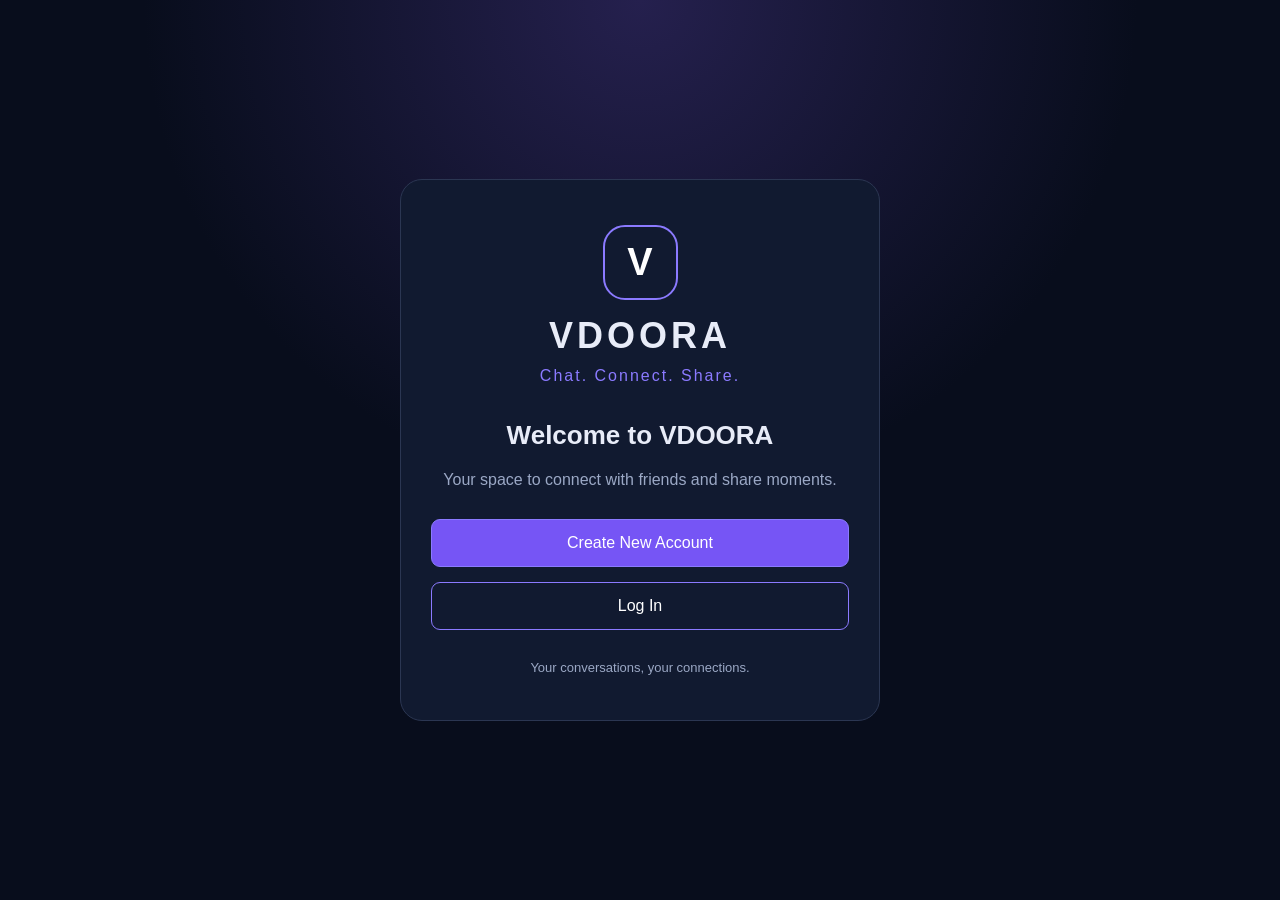
==== index.html @ d21733e4 "add index.html" ====
<!DOCTYPE html>
<html lang="en">
<head>
  <meta charset="UTF-8">
  <meta name="viewport" content="width=device-width, initial-scale=1.0">
  <title>Welcome to VDOORA</title>
  <link rel="stylesheet" href="style.css">
</head>
<body class="welcome-page">
  <main class="welcome-card">
    <div class="welcome-icon">V</div>
    <h1 class="welcome-logo">VDOORA</h1>
    <p class="welcome-tagline">Chat. Connect. Share.</p>

    <h2>Welcome to VDOORA</h2>
    <p>Your space to connect with friends and share moments.</p>

    <div class="welcome-buttons">
      <a class="primary-button" href="signup.html">Create New Account</a>
      <a class="secondary-button" href="login.html">Log In</a>
    </div>

    <p class="welcome-footer">Your conversations, your connections.</p>
  </main>
</body>
</html>
---- style.css ----
* {
  margin: 0;
  padding: 0;
  box-sizing: border-box;
}

:root {
  --background: #080d1c;
  --panel: #111a30;
  --panel-light: #192440;
  --purple: #8b7aff;
  --purple-dark: #7655f5;
  --white: #ffffff;
  --text: #e8ecf8;
  --muted: #9ba8c5;
  --border: #2b3652;
}

body {
  font-family: Arial, Helvetica, sans-serif;
  background: var(--background);
  color: var(--text);
}

a {
  color: var(--purple);
  text-decoration: none;
}

a:hover {
  color: var(--white);
}

button,
input {
  font: inherit;
}


.welcome-page {
  min-height: 100vh;
  display: flex;
  align-items: center;
  justify-content: center;
  padding: 25px;
  background:
    radial-gradient(circle at top, #25204e 0%, transparent 45%),
    var(--background);
}

.welcome-card {
  width: 100%;
  max-width: 480px;
  padding: 45px 30px;
  border: 1px solid var(--border);
  border-radius: 22px;
  background: var(--panel);
  text-align: center;
}

.welcome-icon {
  width: 75px;
  height: 75px;
  display: flex;
  align-items: center;
  justify-content: center;
  margin: 0 auto 15px;
  border: 2px solid var(--purple);
  border-radius: 22px;
  color: var(--white);
  font-size: 38px;
  font-weight: bold;
}

.welcome-logo {
  font-size: 36px;
  letter-spacing: 4px;
}

.welcome-tagline {
  color: var(--purple);
  margin: 10px 0 35px;
  letter-spacing: 2px;
}

.welcome-card h2 {
  font-size: 26px;
  margin-bottom: 15px;
}

.welcome-card > p:not(.welcome-tagline):not(.welcome-footer) {
  color: var(--muted);
  line-height: 1.7;
  margin-bottom: 25px;
}

.welcome-buttons {
  display: flex;
  flex-direction: column;
  gap: 15px;
  margin-top: 25px;
}

.primary-button,
.secondary-button {
  display: block;
  width: 100%;
  padding: 14px 18px;
  border: 1px solid var(--purple);
  border-radius: 9px;
  text-align: center;
  cursor: pointer;
  transition: 0.2s;
}

.primary-button {
  background: var(--purple-dark);
  color: var(--white);
}

.primary-button:hover {
  background: var(--purple);
  color: var(--white);
}

.secondary-button {
  background: transparent;
  color: var(--white);
}

.secondary-button:hover {
  background: var(--panel-light);
}

.welcome-footer {
  color: var(--muted);
  font-size: 13px;
  margin-top: 30px;
}


.auth-page {
  min-height: 100vh;
  display: flex;
  align-items: center;
  justify-content: center;
  padding: 25px;
  background:
    radial-gradient(circle at top, #25204e 0%, transparent 45%),
    var(--background);
}

.auth-card {
  width: 100%;
  max-width: 440px;
  padding: 35px;
  border: 1px solid var(--border);
  border-radius: 18px;
  background: var(--panel);
}

.back-link {
  display: inline-block;
  margin-bottom: 25px;
  font-size: 14px;
}

.auth-logo {
  text-align: center;
  font-size: 32px;
  letter-spacing: 3px;
  margin-bottom: 12px;
}

.auth-description {
  text-align: center;
  color: var(--muted);
  line-height: 1.6;
  margin-bottom: 25px;
}

.auth-card h2 {
  text-align: center;
  margin-bottom: 15px;
}

.auth-form {
  display: flex;
  flex-direction: column;
  gap: 12px;
}

.auth-form label {
  font-size: 14px;
  font-weight: bold;
  margin-top: 5px;
}

.auth-form input {
  width: 100%;
  padding: 13px;
  color: var(--white);
  background: var(--background);
  border: 1px solid var(--border);
  border-radius: 8px;
  outline: none;
}

.auth-form input:focus {
  border-color: var(--purple);
}

.auth-form input::placeholder {
  color: #7f8ba7;
}

.auth-form .primary-button {
  margin-top: 12px;
}

.auth-switch {
  text-align: center;
  color: var(--muted);
  font-size: 14px;
  line-height: 1.8;
  margin-top: 25px;
}

.forgot-row {
  text-align: right;
  font-size: 14px;
  margin: 3px 0;
}

/* =========================
   DASHBOARD TOP BAR
========================= */

.dashboard-page {
  min-height: 100vh;
}

.topbar {
  min-height: 70px;
  padding: 15px 25px;
  display: flex;
  align-items: center;
  justify-content: space-between;
  gap: 15px;
  background: var(--panel);
  border-bottom: 1px solid var(--border);
}

.brand {
  display: flex;
  align-items: center;
  gap: 12px;
  color: var(--white);
  font-size: 23px;
  font-weight: bold;
  letter-spacing: 2px;
}

.brand-icon {
  display: flex;
  width: 38px;
  height: 38px;
  align-items: center;
  justify-content: center;
  border: 1px solid var(--purple);
  border-radius: 10px;
  color: var(--purple);
}

.exit-link {
  font-size: 14px;
}

/* =========================
   DASHBOARD LAYOUT
========================= */

.dashboard {
  display: grid;
  grid-template-columns: 190px 260px minmax(250px, 1fr) 230px;
  gap: 12px;
  padding: 12px;
  min-height: calc(100vh - 70px);
}

.sidebar,
.chat-list,
.conversation,
.info-panel {
  min-width: 0;
  background: var(--panel);
  border: 1px solid var(--border);
  border-radius: 12px;
  padding: 18px;
}

.sidebar h2,
.chat-list h2,
.info-panel h2 {
  font-size: 18px;
  margin-bottom: 15px;
}

.side-nav {
  display: flex;
  flex-direction: column;
  gap: 8px;
  margin-top: 25px;
}

.side-nav a {
  padding: 12px 10px;
  border: 1px solid transparent;
  border-radius: 7px;
  color: var(--text);
}

.side-nav a:hover,
.side-nav a.active {
  background: var(--panel-light);
  border-color: var(--purple);
  color: var(--white);
}

.more-options {
  margin-top: 20px;
  color: var(--muted);
}

.more-options summary {
  cursor: pointer;
  padding: 10px 0;
}

.more-options a {
  display: block;
  padding: 9px;
}

.sidebar-footer {
  color: var(--muted);
  font-size: 12px;
  margin-top: 30px;
}

.muted {
  color: var(--muted);
  font-size: 13px;
}

.chat-list > .muted {
  margin-bottom: 18px;
}


.contact {
  display: flex;
  align-items: center;
  gap: 10px;
  padding: 12px 7px;
  margin-bottom: 7px;
  border: 1px solid transparent;
  border-radius: 8px;
  color: var(--text);
}

.contact:hover,
.active-contact {
  background: var(--panel-light);
  border-color: var(--border);
}

.avatar {
  flex-shrink: 0;
  display: flex;
  align-items: center;
  justify-content: center;
  width: 42px;
  height: 42px;
  border-radius: 50%;
  background: #34466e;
  color: var(--white);
  font-weight: bold;
}

.purple {
  background: #6748a8;
}

.green {
  background: #267b65;
}

.orange {
  background: #a96632;
}

.pink {
  background: #994b78;
}

.contact-info {
  min-width: 0;
  display: flex;
  flex-direction: column;
  gap: 6px;
}

.contact-info strong {
  font-size: 14px;
}

.contact-info small {
  overflow: hidden;
  white-space: nowrap;
  text-overflow: ellipsis;
  color: var(--muted);
  font-size: 12px;
}



.conversation {
  display: flex;
  flex-direction: column;
  min-height: 550px;
}

.conversation-header {
  display: flex;
  align-items: center;
  gap: 12px;
  padding-bottom: 18px;
  border-bottom: 1px solid var(--border);
}

.conversation-header h2 {
  font-size: 17px;
  margin-bottom: 5px;
}

.messages {
  flex: 1;
  display: flex;
  flex-direction: column;
  gap: 15px;
  padding: 25px 0;
}

.message {
  max-width: 82%;
  width: fit-content;
  padding: 12px 15px;
  border: 1px solid var(--border);
  border-radius: 12px;
  font-size: 14px;
  line-height: 1.5;
}

.received {
  align-self: flex-start;
  background: var(--panel-light);
}

.sent {
  align-self: flex-end;
  background: #493b8a;
  border-color: var(--purple-dark);
}

.message-form {
  display: flex;
  gap: 8px;
  padding-top: 15px;
  border-top: 1px solid var(--border);
}

.message-form input {
  min-width: 0;
  flex: 1;
  padding: 12px;
  color: var(--white);
  background: var(--background);
  border: 1px solid var(--border);
  border-radius: 8px;
}

.message-form button {
  padding: 12px 15px;
  background: var(--purple-dark);
  color: var(--white);
  border: 1px solid var(--purple);
  border-radius: 8px;
  cursor: pointer;
}

.demo-note {
  color: var(--muted);
  font-size: 11px;
  text-align: center;
  margin-top: 12px;
}


.info-panel section {
  padding-bottom: 22px;
  margin-bottom: 22px;
  border-bottom: 1px solid var(--border);
  scroll-margin-top: 20px;
}

.info-panel section:last-child {
  border-bottom: none;
  margin-bottom: 0;
}

.info-panel h3 {
  margin: 10px 0;
}

.info-panel p {
  color: var(--muted);
  font-size: 13px;
  line-height: 1.8;
}

.status-circle {
  width: 55px;
  height: 55px;
  display: flex;
  align-items: center;
  justify-content: center;
  margin: 12px 0;
  border: 2px solid var(--purple);
  border-radius: 50%;
  color: var(--purple);
  font-size: 28px;
}

.profile-avatar {
  width: 60px;
  height: 60px;
  display: flex;
  align-items: center;
  justify-content: center;
  border: 2px solid var(--purple);
  border-radius: 50%;
  color: var(--white);
  font-size: 25px;
}


@media (max-width: 1100px) {
  .dashboard {
    grid-template-columns: 170px 240px minmax(250px, 1fr);
  }

  .info-panel {
    grid-column: 1 / -1;
    display: grid;
    grid-template-columns: repeat(2, minmax(0, 1fr));
    gap: 20px;
  }

  .info-panel section {
    margin: 0;
  }
}

@media (max-width: 700px) {
  .welcome-card {
    padding: 35px 22px;
  }

  .welcome-logo {
    font-size: 29px;
  }

  .auth-card {
    padding: 25px 20px;
  }

  .topbar {
    padding: 13px;
  }

  .brand {
    font-size: 19px;
  }

  .dashboard {
    grid-template-columns: 1fr;
    padding: 8px;
  }

  .sidebar,
  .chat-list,
  .conversation,
  .info-panel {
    padding: 15px;
  }

  .side-nav {
    display: grid;
    grid-template-columns: repeat(2, minmax(0, 1fr));
    gap: 7px;
    margin-top: 15px;
  }

  .side-nav a {
    font-size: 13px;
  }

  .sidebar-footer {
    margin-top: 15px;
  }

  .conversation {
    min-height: 450px;
  }

  .info-panel {
    grid-template-columns: 1fr;
  }
}
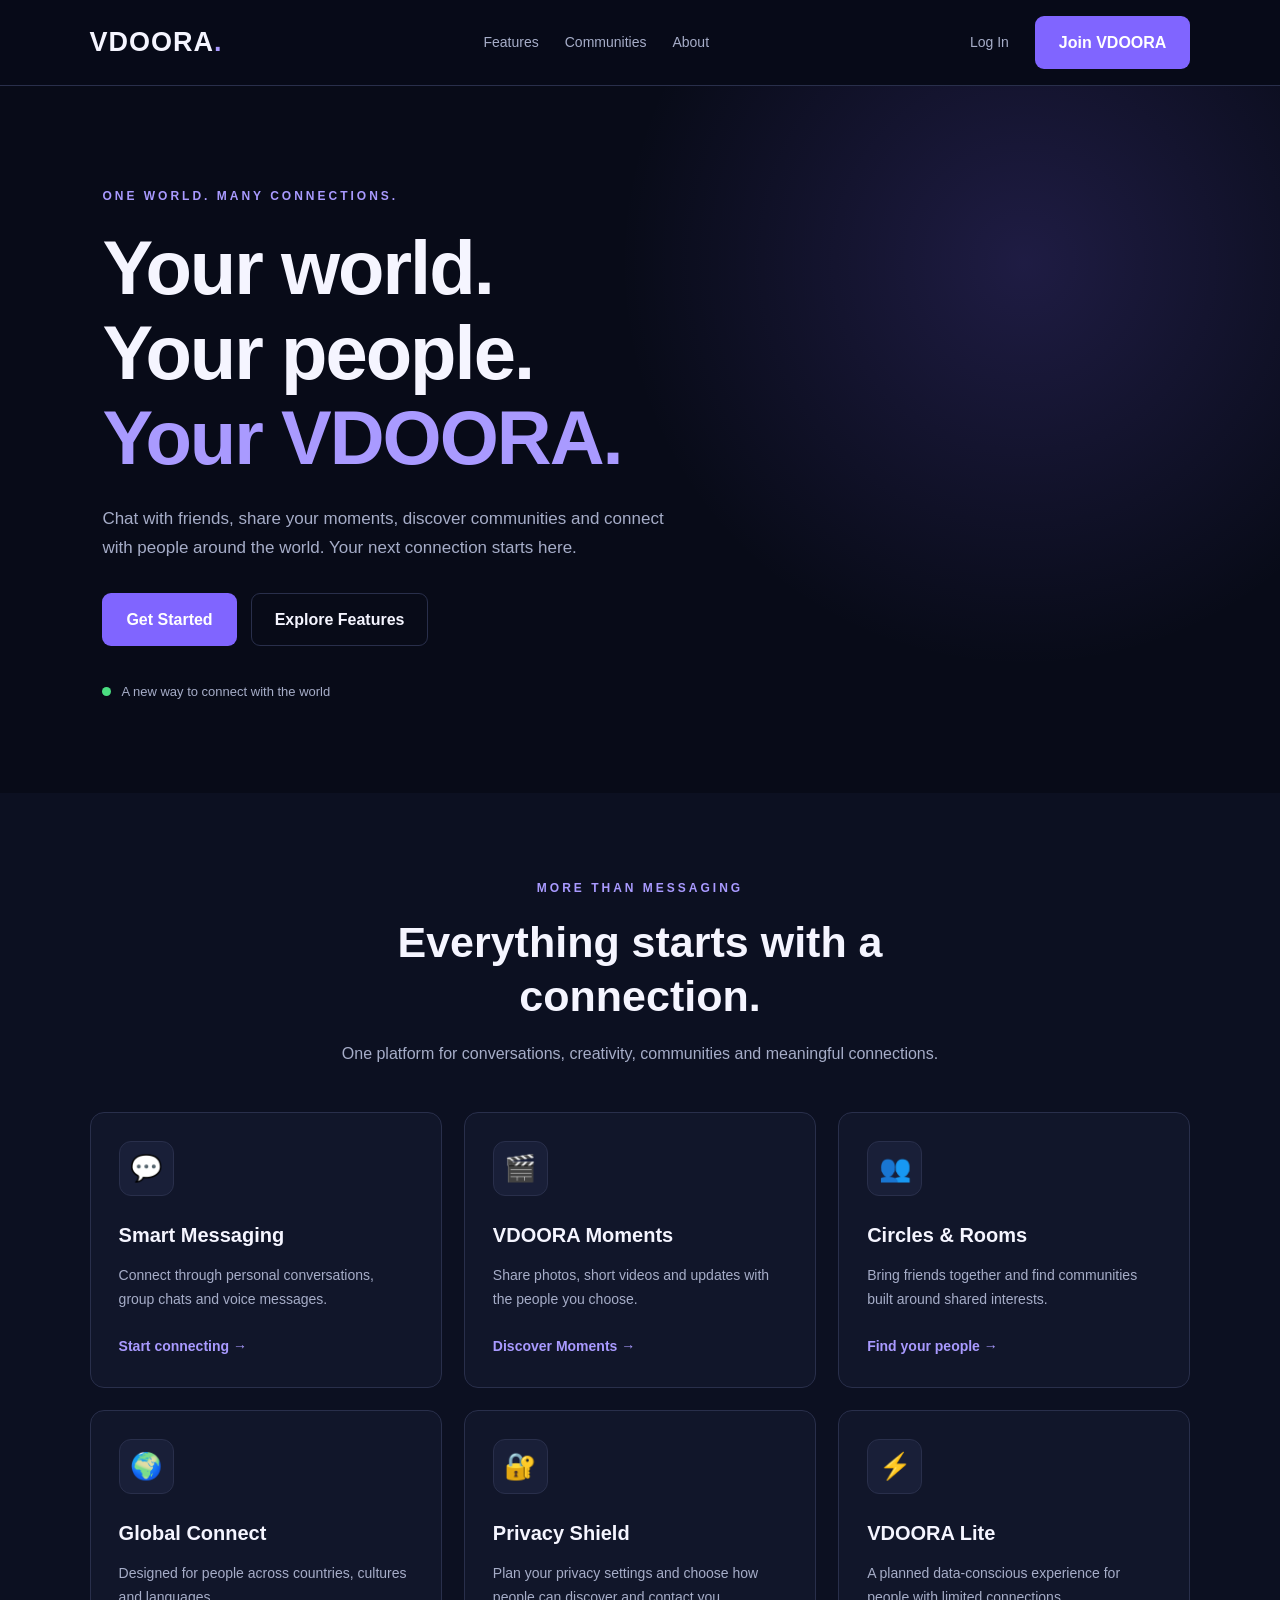
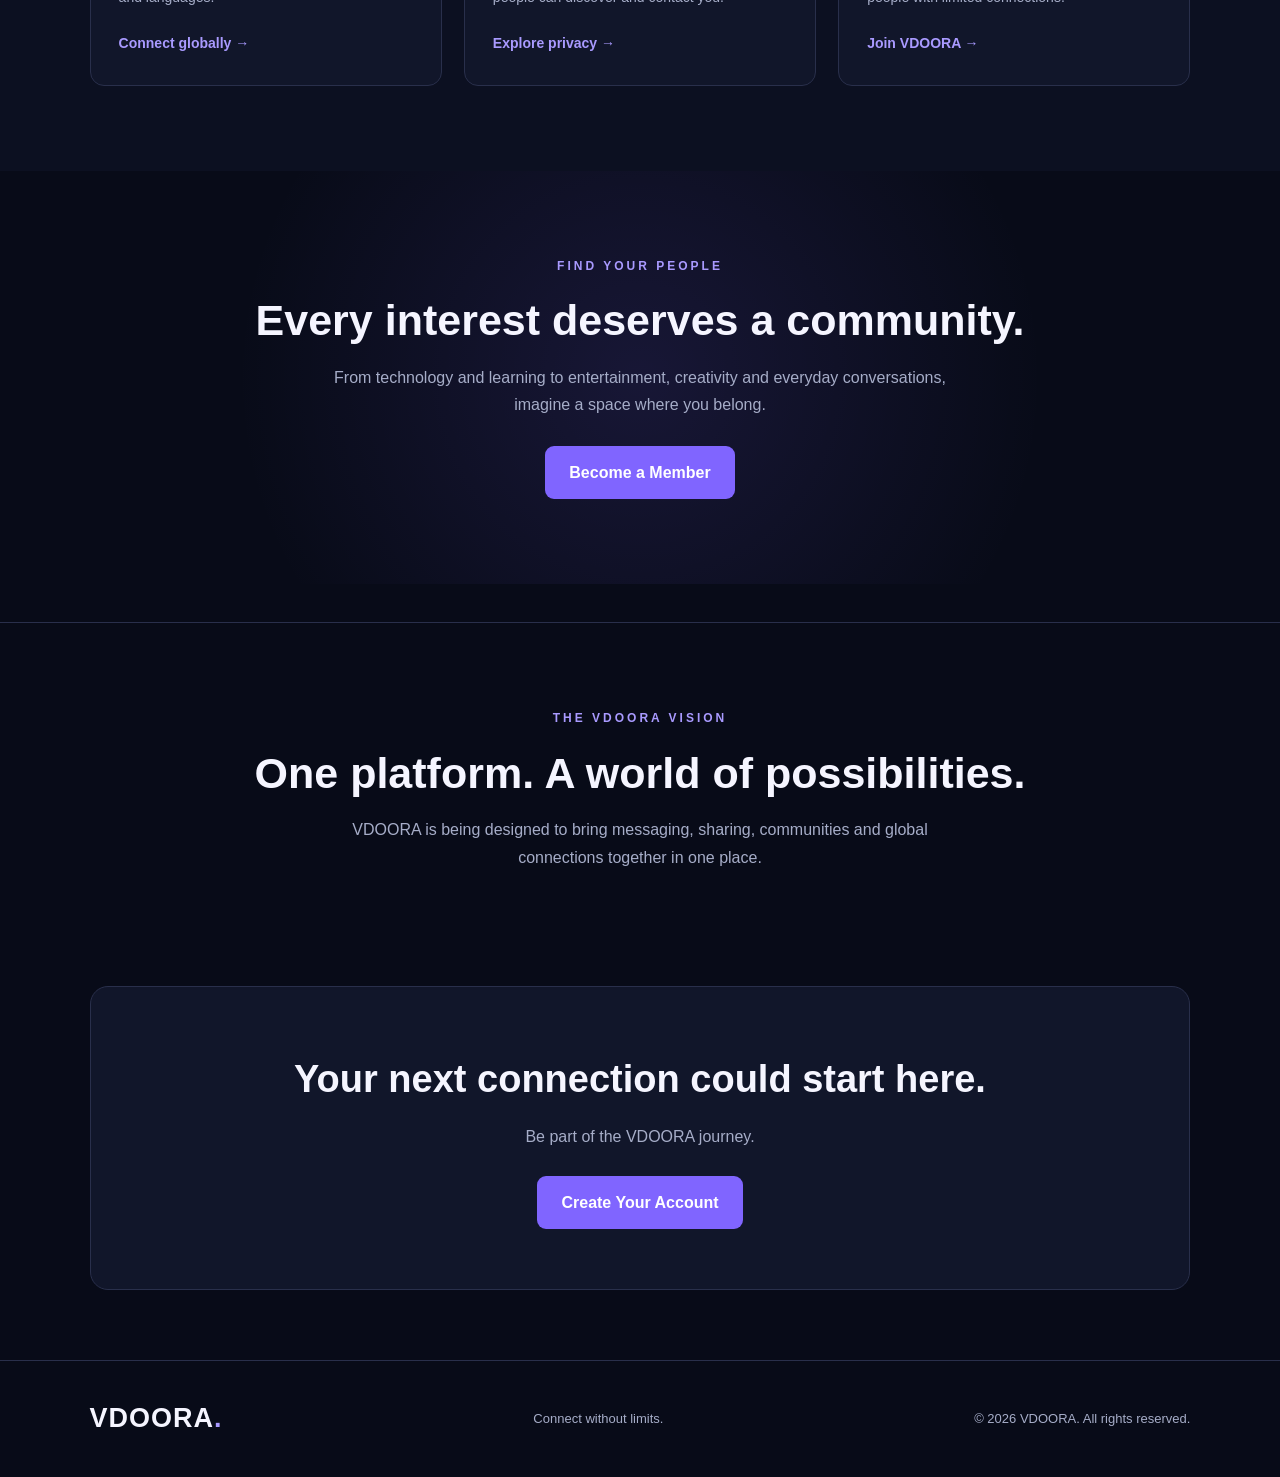
==== commit 3736a8dd: "add index.html" ====
--- a/index.html
+++ b/index.html
@@ -1,26 +1,172 @@
 <!DOCTYPE html>
 <html lang="en">
 <head>
-  <meta charset="UTF-8">
-  <meta name="viewport" content="width=device-width, initial-scale=1.0">
-  <title>Welcome to VDOORA</title>
-  <link rel="stylesheet" href="style.css">
+    <meta charset="UTF-8">
+    <meta name="viewport" content="width=device-width, initial-scale=1.0">
+    <meta name="description" content="VDOORA brings people together through messaging, moments and communities.">
+    <title>VDOORA | Connect Without Limits</title>
+    <link rel="stylesheet" href="style.css">
 </head>
-<body class="welcome-page">
-  <main class="welcome-card">
-    <div class="welcome-icon">V</div>
-    <h1 class="welcome-logo">VDOORA</h1>
-    <p class="welcome-tagline">Chat. Connect. Share.</p>
+<body>
 
-    <h2>Welcome to VDOORA</h2>
-    <p>Your space to connect with friends and share moments.</p>
+    <header class="site-header">
+        <a href="index.html" class="logo">VDOORA<span>.</span></a>
 
-    <div class="welcome-buttons">
-      <a class="primary-button" href="signup.html">Create New Account</a>
-      <a class="secondary-button" href="login.html">Log In</a>
-    </div>
+        <nav class="main-nav">
+            <a href="#features">Features</a>
+            <a href="#communities">Communities</a>
+            <a href="#about">About</a>
+        </nav>
 
-    <p class="welcome-footer">Your conversations, your connections.</p>
-  </main>
+        <div class="header-actions">
+            <a href="login.html" class="login-link">Log In</a>
+            <a href="signup.html" class="btn btn-primary">Join VDOORA</a>
+        </div>
+    </header>
+
+    <main>
+        <section class="hero">
+            <p class="eyebrow">ONE WORLD. MANY CONNECTIONS.</p>
+
+            <h1>Your world.<br>
+                Your people.<br>
+                <span>Your VDOORA.</span>
+            </h1>
+
+            <p class="hero-text">
+                Chat with friends, share your moments, discover
+                communities and connect with people around the world.
+                Your next connection starts here.
+            </p>
+
+            <div class="hero-actions">
+                <a href="signup.html" class="btn btn-primary">
+                    Get Started
+                </a>
+
+                <a href="#features" class="btn btn-outline">
+                    Explore Features
+                </a>
+            </div>
+
+            <div class="hero-note">
+                <span class="status-dot"></span>
+                A new way to connect with the world
+            </div>
+        </section>
+
+        <section class="features section" id="features">
+            <div class="section-heading">
+                <p class="eyebrow">MORE THAN MESSAGING</p>
+                <h2>Everything starts with a connection.</h2>
+                <p>
+                    One platform for conversations, creativity,
+                    communities and meaningful connections.
+                </p>
+            </div>
+
+            <div class="feature-grid">
+
+                <article class="feature-card">
+                    <div class="feature-icon">💬</div>
+                    <h3>Smart Messaging</h3>
+                    <p>
+                        Connect through personal conversations,
+                        group chats and voice messages.
+                    </p>
+                    <a href="signup.html">Start connecting →</a>
+                </article>
+
+                <article class="feature-card">
+                    <div class="feature-icon">🎬</div>
+                    <h3>VDOORA Moments</h3>
+                    <p>
+                        Share photos, short videos and updates
+                        with the people you choose.
+                    </p>
+                    <a href="signup.html">Discover Moments →</a>
+                </article>
+
+                <article class="feature-card">
+                    <div class="feature-icon">👥</div>
+                    <h3>Circles & Rooms</h3>
+                    <p>
+                        Bring friends together and find communities
+                        built around shared interests.
+                    </p>
+                    <a href="signup.html">Find your people →</a>
+                </article>
+
+                <article class="feature-card">
+                    <div class="feature-icon">🌍</div>
+                    <h3>Global Connect</h3>
+                    <p>
+                        Designed for people across countries,
+                        cultures and languages.
+                    </p>
+                    <a href="signup.html">Connect globally →</a>
+                </article>
+
+                <article class="feature-card">
+                    <div class="feature-icon">🔐</div>
+                    <h3>Privacy Shield</h3>
+                    <p>
+                        Plan your privacy settings and choose
+                        how people can discover and contact you.
+                    </p>
+                    <a href="signup.html">Explore privacy →</a>
+                </article>
+
+                <article class="feature-card">
+                    <div class="feature-icon">⚡</div>
+                    <h3>VDOORA Lite</h3>
+                    <p>
+                        A planned data-conscious experience
+                        for people with limited connections.
+                    </p>
+                    <a href="signup.html">Join VDOORA →</a>
+                </article>
+
+            </div>
+        </section>
+
+        <section class="community-section section" id="communities">
+            <p class="eyebrow">FIND YOUR PEOPLE</p>
+            <h2>Every interest deserves a community.</h2>
+            <p>
+                From technology and learning to entertainment,
+                creativity and everyday conversations,
+                imagine a space where you belong.
+            </p>
+            <a href="signup.html" class="btn btn-primary">
+                Become a Member
+            </a>
+        </section>
+
+        <section class="about-section section" id="about">
+            <p class="eyebrow">THE VDOORA VISION</p>
+            <h2>One platform. A world of possibilities.</h2>
+            <p>
+                VDOORA is being designed to bring messaging,
+                sharing, communities and global connections
+                together in one place.
+            </p>
+        </section>
+
+        <section class="final-cta">
+            <h2>Your next connection could start here.</h2>
+            <p>Be part of the VDOORA journey.</p>
+            <a href="signup.html" class="btn btn-primary">
+                Create Your Account
+            </a>
+        </section>
+    </main>
+
+    <footer class="site-footer">
+        <a href="index.html" class="logo">VDOORA<span>.</span></a>
+        <p>Connect without limits.</p>
+        <p>&copy; 2026 VDOORA. All rights reserved.</p>
+    </footer>
+<script src="script.js"></script>
 </body>
 </html>
--- a/style.css
+++ b/style.css
@@ -1,630 +1,2378 @@
+/* =========================
+   VDOORA - MAIN STYLESHEET
+   ========================= */
+
+:root {
+    --background: #080b18;
+    --surface: #11162a;
+    --surface-light: #191f38;
+    --primary: #8065ff;
+    --primary-light: #a99aff;
+    --text: #f5f5ff;
+    --muted: #a6adc8;
+    --border: #292f4b;
+    --success: #4ade80;
+}
+
 * {
-  margin: 0;
-  padding: 0;
-  box-sizing: border-box;
-}
-
-:root {
-  --background: #080d1c;
-  --panel: #111a30;
-  --panel-light: #192440;
-  --purple: #8b7aff;
-  --purple-dark: #7655f5;
-  --white: #ffffff;
-  --text: #e8ecf8;
-  --muted: #9ba8c5;
-  --border: #2b3652;
+    margin: 0;
+    padding: 0;
+    box-sizing: border-box;
+}
+
+html {
+    scroll-behavior: smooth;
+    scroll-padding-top: 90px;
 }
 
 body {
-  font-family: Arial, Helvetica, sans-serif;
-  background: var(--background);
-  color: var(--text);
+    font-family: Arial, Helvetica, sans-serif;
+    background: var(--background);
+    color: var(--text);
+    line-height: 1.7;
 }
 
 a {
-  color: var(--purple);
-  text-decoration: none;
-}
-
-a:hover {
-  color: var(--white);
+    color: inherit;
+    text-decoration: none;
 }
 
 button,
-input {
-  font: inherit;
-}
-
-
-.welcome-page {
-  min-height: 100vh;
-  display: flex;
-  align-items: center;
-  justify-content: center;
-  padding: 25px;
-  background:
-    radial-gradient(circle at top, #25204e 0%, transparent 45%),
-    var(--background);
-}
-
-.welcome-card {
-  width: 100%;
-  max-width: 480px;
-  padding: 45px 30px;
-  border: 1px solid var(--border);
-  border-radius: 22px;
-  background: var(--panel);
-  text-align: center;
-}
-
-.welcome-icon {
-  width: 75px;
-  height: 75px;
-  display: flex;
-  align-items: center;
-  justify-content: center;
-  margin: 0 auto 15px;
-  border: 2px solid var(--purple);
-  border-radius: 22px;
-  color: var(--white);
-  font-size: 38px;
-  font-weight: bold;
-}
-
-.welcome-logo {
-  font-size: 36px;
-  letter-spacing: 4px;
-}
-
-.welcome-tagline {
-  color: var(--purple);
-  margin: 10px 0 35px;
-  letter-spacing: 2px;
-}
-
-.welcome-card h2 {
-  font-size: 26px;
-  margin-bottom: 15px;
-}
-
-.welcome-card > p:not(.welcome-tagline):not(.welcome-footer) {
-  color: var(--muted);
-  line-height: 1.7;
-  margin-bottom: 25px;
-}
-
-.welcome-buttons {
-  display: flex;
-  flex-direction: column;
-  gap: 15px;
-  margin-top: 25px;
-}
-
-.primary-button,
-.secondary-button {
-  display: block;
-  width: 100%;
-  padding: 14px 18px;
-  border: 1px solid var(--purple);
-  border-radius: 9px;
-  text-align: center;
-  cursor: pointer;
-  transition: 0.2s;
-}
-
-.primary-button {
-  background: var(--purple-dark);
-  color: var(--white);
-}
-
-.primary-button:hover {
-  background: var(--purple);
-  color: var(--white);
-}
-
-.secondary-button {
-  background: transparent;
-  color: var(--white);
-}
-
-.secondary-button:hover {
-  background: var(--panel-light);
-}
-
-.welcome-footer {
-  color: var(--muted);
-  font-size: 13px;
-  margin-top: 30px;
-}
-
+input,
+select {
+    font: inherit;
+}
+
+.site-header {
+    width: 100%;
+    min-height: 78px;
+    padding: 16px 7%;
+    display: flex;
+    align-items: center;
+    justify-content: space-between;
+    gap: 24px;
+    background: rgba(8, 11, 24, 0.96);
+    border-bottom: 1px solid var(--border);
+}
+
+.logo {
+    font-size: 27px;
+    font-weight: 800;
+    letter-spacing: 1px;
+}
+
+.logo span {
+    color: var(--primary-light);
+}
+
+.main-nav,
+.header-actions {
+    display: flex;
+    align-items: center;
+    gap: 26px;
+}
+
+.main-nav a,
+.login-link {
+    color: var(--muted);
+    font-size: 14px;
+    transition: color 0.2s ease;
+}
+
+.main-nav a:hover,
+.login-link:hover {
+    color: var(--primary-light);
+}
+
+.btn {
+    display: inline-flex;
+    align-items: center;
+    justify-content: center;
+    padding: 12px 23px;
+    min-height: 46px;
+    border: 1px solid transparent;
+    border-radius: 9px;
+    font-weight: 700;
+    text-align: center;
+    transition: background 0.2s ease, border-color 0.2s ease;
+}
+
+.btn-primary {
+    background: var(--primary);
+    color: white;
+}
+
+.btn-primary:hover {
+    background: #6b50e8;
+}
+
+.btn-outline {
+    background: transparent;
+    color: var(--text);
+    border-color: var(--border);
+}
+
+.btn-outline:hover {
+    border-color: var(--primary-light);
+    background: var(--surface);
+}
+
+/* WELCOME HERO */
+
+.hero {
+    min-height: 590px;
+    padding: 100px 8% 90px;
+    display: flex;
+    flex-direction: column;
+    align-items: flex-start;
+    justify-content: center;
+    background:
+        radial-gradient(
+            circle at 80% 25%,
+            rgba(128, 101, 255, 0.19),
+            transparent 35%
+        ),
+        var(--background);
+}
+
+.eyebrow {
+    margin-bottom: 18px;
+    color: var(--primary-light);
+    font-size: 12px;
+    font-weight: 800;
+    letter-spacing: 3px;
+}
+
+.hero h1 {
+    max-width: 760px;
+    font-size: clamp(42px, 7vw, 76px);
+    line-height: 1.12;
+    letter-spacing: -2px;
+}
+
+.hero h1 span {
+    color: var(--primary-light);
+}
+
+.hero-text {
+    max-width: 580px;
+    margin-top: 25px;
+    color: var(--muted);
+    font-size: 17px;
+}
+
+.hero-actions {
+    display: flex;
+    flex-wrap: wrap;
+    gap: 14px;
+    margin-top: 30px;
+}
+
+.hero-note {
+    display: flex;
+    align-items: center;
+    gap: 10px;
+    margin-top: 35px;
+    color: var(--muted);
+    font-size: 13px;
+}
+
+.status-dot {
+    width: 9px;
+    height: 9px;
+    display: inline-block;
+    border-radius: 50%;
+    background: var(--success);
+}
+
+/* GENERAL SECTIONS */
+
+.section {
+    padding: 85px 7%;
+}
+
+.section-heading {
+    max-width: 700px;
+    margin: 0 auto 45px;
+    text-align: center;
+}
+
+.section-heading h2,
+.community-section h2,
+.about-section h2 {
+    margin-bottom: 16px;
+    font-size: clamp(28px, 4vw, 43px);
+    line-height: 1.25;
+}
+
+.section-heading > p:last-child,
+.community-section > p:not(.eyebrow),
+.about-section > p:not(.eyebrow) {
+    color: var(--muted);
+}
+
+/* FEATURE CARDS */
+
+.features {
+    background: #0c1021;
+}
+
+.feature-grid {
+    display: grid;
+    grid-template-columns: repeat(3, minmax(0, 1fr));
+    gap: 22px;
+}
+
+.feature-card {
+    padding: 28px;
+    background: var(--surface);
+    border: 1px solid var(--border);
+    border-radius: 14px;
+    transition: border-color 0.2s ease,
+                transform 0.2s ease;
+}
+
+.feature-card:hover {
+    border-color: var(--primary);
+    transform: translateY(-3px);
+}
+
+.feature-icon {
+    width: 55px;
+    height: 55px;
+    margin-bottom: 22px;
+    display: flex;
+    align-items: center;
+    justify-content: center;
+    background: var(--surface-light);
+    border: 1px solid var(--border);
+    border-radius: 12px;
+    font-size: 26px;
+}
+
+.feature-card h3 {
+    margin-bottom: 12px;
+    font-size: 20px;
+}
+
+.feature-card p {
+    margin-bottom: 20px;
+    color: var(--muted);
+    font-size: 14px;
+}
+
+.feature-card a {
+    color: var(--primary-light);
+    font-size: 14px;
+    font-weight: 700;
+}
+
+.feature-card a:hover {
+    color: white;
+}
+
+/* COMMUNITIES */
+
+.community-section {
+    text-align: center;
+    background:
+        radial-gradient(
+            circle at 50% 50%,
+            rgba(128, 101, 255, 0.13),
+            transparent 60%
+        );
+}
+
+.community-section > p:not(.eyebrow) {
+    max-width: 650px;
+    margin: 0 auto 28px;
+}
+
+/* ABOUT */
+
+.about-section {
+    text-align: center;
+    border-top: 1px solid var(--border);
+}
+
+.about-section > p:not(.eyebrow) {
+    max-width: 650px;
+    margin: 0 auto;
+}
+
+/* FINAL CALL TO ACTION */
+
+.final-cta {
+    margin: 30px 7% 70px;
+    padding: 60px 25px;
+    text-align: center;
+    background: var(--surface);
+    border: 1px solid var(--border);
+    border-radius: 18px;
+}
+
+.final-cta h2 {
+    margin-bottom: 12px;
+    font-size: clamp(25px, 4vw, 38px);
+}
+
+.final-cta p {
+    margin-bottom: 25px;
+    color: var(--muted);
+}
+
+/* FOOTER */
+
+.site-footer {
+    padding: 35px 7%;
+    display: flex;
+    flex-wrap: wrap;
+    align-items: center;
+    justify-content: space-between;
+    gap: 18px;
+    border-top: 1px solid var(--border);
+}
+
+.site-footer p {
+    color: var(--muted);
+    font-size: 13px;
+}
+
+/* RESPONSIVE DESIGN */
+
+@media (max-width: 900px) {
+    .site-header {
+        padding: 16px 5%;
+    }
+
+    .main-nav {
+        gap: 15px;
+    }
+
+    .feature-grid {
+        grid-template-columns: repeat(2, minmax(0, 1fr));
+    }
+
+    .hero {
+        padding-left: 6%;
+        padding-right: 6%;
+    }
+}
+
+@media (max-width: 600px) {
+    .site-header {
+        flex-wrap: wrap;
+        gap: 14px;
+    }
+
+    .logo {
+        font-size: 24px;
+    }
+
+    .main-nav {
+        order: 3;
+        width: 100%;
+        justify-content: space-between;
+        gap: 10px;
+    }
+
+    .main-nav a {
+        font-size: 12px;
+    }
+
+    .header-actions {
+        gap: 12px;
+    }
+
+    .header-actions .btn {
+        min-height: 40px;
+        padding: 9px 12px;
+        font-size: 12px;
+    }
+
+    .hero {
+        min-height: auto;
+        padding: 75px 6%;
+    }
+
+    .hero h1 {
+        letter-spacing: -1px;
+    }
+
+    .hero-text {
+        font-size: 15px;
+    }
+
+    .hero-actions {
+        width: 100%;
+    }
+
+    .hero-actions .btn {
+        flex: 1;
+        padding: 12px;
+    }
+
+    .section {
+        padding: 65px 6%;
+    }
+
+    .feature-grid {
+        grid-template-columns: 1fr;
+    }
+
+    .feature-card {
+        padding: 23px;
+    }
+
+    .final-cta {
+        margin: 20px 5% 45px;
+        padding: 40px 20px;
+    }
+
+    .site-footer {
+        flex-direction: column;
+        text-align: center;
+    }
+}
+/* =========================
+   VDOORA AUTHENTICATION PAGES
+   Signup, Login and Password Pages
+   ========================= */
 
 .auth-page {
-  min-height: 100vh;
-  display: flex;
-  align-items: center;
-  justify-content: center;
-  padding: 25px;
-  background:
-    radial-gradient(circle at top, #25204e 0%, transparent 45%),
-    var(--background);
+    min-height: 100vh;
+    background:
+        radial-gradient(
+            circle at 50% 20%,
+            rgba(128, 101, 255, 0.12),
+            transparent 45%
+        ),
+        var(--background);
+}
+
+.auth-container {
+    width: 100%;
+    padding: 55px 20px;
+    display: flex;
+    justify-content: center;
+    align-items: flex-start;
 }
 
 .auth-card {
-  width: 100%;
-  max-width: 440px;
-  padding: 35px;
-  border: 1px solid var(--border);
-  border-radius: 18px;
-  background: var(--panel);
-}
-
-.back-link {
-  display: inline-block;
-  margin-bottom: 25px;
-  font-size: 14px;
+    width: 100%;
+    max-width: 510px;
+    padding: 38px;
+    background: var(--surface);
+    border: 1px solid var(--border);
+    border-radius: 18px;
 }
 
 .auth-logo {
-  text-align: center;
-  font-size: 32px;
-  letter-spacing: 3px;
-  margin-bottom: 12px;
+    display: inline-block;
+    margin-bottom: 22px;
+}
+
+.auth-card .eyebrow {
+    margin-bottom: 10px;
+    font-size: 11px;
+}
+
+.auth-card h1 {
+    margin-bottom: 8px;
+    font-size: clamp(26px, 5vw, 34px);
+    line-height: 1.3;
 }
 
 .auth-description {
-  text-align: center;
-  color: var(--muted);
-  line-height: 1.6;
-  margin-bottom: 25px;
-}
-
-.auth-card h2 {
-  text-align: center;
-  margin-bottom: 15px;
-}
-
-.auth-form {
-  display: flex;
-  flex-direction: column;
-  gap: 12px;
-}
-
-.auth-form label {
-  font-size: 14px;
-  font-weight: bold;
-  margin-top: 5px;
-}
-
-.auth-form input {
-  width: 100%;
-  padding: 13px;
-  color: var(--white);
-  background: var(--background);
-  border: 1px solid var(--border);
-  border-radius: 8px;
-  outline: none;
-}
-
-.auth-form input:focus {
-  border-color: var(--purple);
-}
-
-.auth-form input::placeholder {
-  color: #7f8ba7;
-}
-
-.auth-form .primary-button {
-  margin-top: 12px;
+    margin-bottom: 28px;
+    color: var(--muted);
+    font-size: 14px;
+}
+
+.form-group {
+    margin-bottom: 19px;
+}
+
+.form-group label {
+    display: block;
+    margin-bottom: 8px;
+    color: var(--text);
+    font-size: 14px;
+    font-weight: 700;
+}
+
+.form-group input,
+.form-group select {
+    width: 100%;
+    min-height: 48px;
+    padding: 12px 14px;
+    color: var(--text);
+    background: var(--background);
+    border: 1px solid var(--border);
+    border-radius: 8px;
+    outline: none;
+}
+
+.form-group select {
+    cursor: pointer;
+}
+
+.form-group select option {
+    color: var(--text);
+    background: var(--surface);
+}
+
+.form-group input::placeholder {
+    color: #777f9f;
+}
+
+.form-group input:focus,
+.form-group select:focus {
+    border-color: var(--primary-light);
+}
+
+.form-group small {
+    display: block;
+    margin-top: 7px;
+    color: var(--muted);
+    font-size: 12px;
+}
+
+.checkbox-row {
+    display: flex;
+    align-items: flex-start;
+    gap: 10px;
+    margin: 17px 0;
+    color: var(--muted);
+    font-size: 13px;
+    cursor: pointer;
+}
+
+.checkbox-row input {
+    width: 16px;
+    height: 16px;
+    margin-top: 4px;
+    accent-color: var(--primary);
+    flex-shrink: 0;
+}
+
+.form-submit {
+    width: 100%;
+    margin-top: 12px;
+    border: none;
+    cursor: pointer;
 }
 
 .auth-switch {
-  text-align: center;
-  color: var(--muted);
-  font-size: 14px;
-  line-height: 1.8;
-  margin-top: 25px;
-}
-
-.forgot-row {
-  text-align: right;
-  font-size: 14px;
-  margin: 3px 0;
-}
-
+    margin-top: 25px;
+    color: var(--muted);
+    font-size: 14px;
+    text-align: center;
+}
+
+.auth-switch a {
+    color: var(--primary-light);
+    font-weight: 700;
+}
+
+.auth-switch a:hover {
+    color: white;
+}
+
+.auth-footer {
+    padding: 20px;
+    color: var(--muted);
+    font-size: 12px;
+    text-align: center;
+}
+
+/* LOGIN AND PASSWORD FORMS */
+
+.auth-card .forgot-link {
+    display: block;
+    margin-top: 8px;
+    color: var(--primary-light);
+    font-size: 13px;
+    text-align: right;
+}
+
+.auth-card .forgot-link:hover {
+    color: white;
+}
+
+/* MOBILE AUTHENTICATION DESIGN */
+
+@media (max-width: 600px) {
+    .auth-container {
+        padding: 28px 14px;
+    }
+
+    .auth-card {
+        padding: 25px 20px;
+        border-radius: 13px;
+    }
+
+    .auth-card h1 {
+        font-size: 27px;
+    }
+
+    .auth-page .site-header {
+        min-height: 65px;
+        padding: 14px 20px;
+    }
+}
+/* =================================
+   VDOORA DASHBOARD
+   ================================= */
+
+.dashboard-page {
+    min-height: 100vh;
+    overflow-x: hidden;
+    background: var(--background);
+}
+
+/* TOP HEADER */
+
+.dashboard-header {
+    min-height: 75px;
+    padding: 12px 25px;
+    display: flex;
+    align-items: center;
+    justify-content: space-between;
+    gap: 22px;
+    background: var(--surface);
+    border-bottom: 1px solid var(--border);
+}
+
+.dashboard-search {
+    width: min(400px, 40%);
+}
+
+.dashboard-search input,
+.chat-search input {
+    width: 100%;
+    min-height: 42px;
+    padding: 10px 14px;
+    color: var(--text);
+    background: var(--background);
+    border: 1px solid var(--border);
+    border-radius: 9px;
+    outline: none;
+}
+
+.dashboard-search input:focus,
+.chat-search input:focus {
+    border-color: var(--primary-light);
+}
+
+.dashboard-search input::placeholder,
+.chat-search input::placeholder {
+    color: var(--muted);
+}
+
+.profile-shortcut {
+    display: flex;
+    align-items: center;
+    gap: 10px;
+    color: var(--muted);
+    font-size: 13px;
+}
+
+/* AVATARS */
+
+.avatar {
+    width: 45px;
+    height: 45px;
+    flex-shrink: 0;
+    display: inline-flex;
+    align-items: center;
+    justify-content: center;
+    color: white;
+    font-size: 17px;
+    font-weight: 800;
+    border-radius: 50%;
+}
+
+.avatar-purple {
+    background: #7056df;
+}
+
+.avatar-pink {
+    background: #bd518b;
+}
+
+.avatar-green {
+    background: #278a72;
+}
+
+.avatar-blue {
+    background: #397ac4;
+}
+
+.small-avatar {
+    width: 31px;
+    height: 31px;
+    font-size: 12px;
+}
+
+.large-avatar {
+    width: 78px;
+    height: 78px;
+    font-size: 28px;
+    border: 3px solid var(--border);
+}
+
+/* MAIN LAYOUT */
+
+.dashboard-layout {
+    min-height: calc(100vh - 75px);
+    display: grid;
+    grid-template-columns: 220px minmax(0, 1fr);
+}
+
+/* SIDEBAR */
+
+.sidebar {
+    padding: 28px 14px;
+    display: flex;
+    flex-direction: column;
+    background: #0b0f20;
+    border-right: 1px solid var(--border);
+}
+
+.sidebar-label {
+    margin: 0 10px 15px;
+    color: #777f9f;
+    font-size: 10px;
+    font-weight: 800;
+    letter-spacing: 2px;
+}
+
+.sidebar-nav {
+    display: flex;
+    flex-direction: column;
+    gap: 7px;
+}
+
+.sidebar-link {
+    min-height: 45px;
+    padding: 11px 12px;
+    display: flex;
+    align-items: center;
+    gap: 11px;
+    color: var(--muted);
+    font-size: 13px;
+    border: 1px solid transparent;
+    border-radius: 8px;
+}
+
+.sidebar-link span {
+    font-size: 17px;
+}
+
+.sidebar-link:hover {
+    color: var(--text);
+    background: var(--surface);
+}
+
+.sidebar-link.active {
+    color: white;
+    background: rgba(128, 101, 255, 0.15);
+    border-color: rgba(128, 101, 255, 0.35);
+}
+
+.sidebar-bottom {
+    margin-top: auto;
+    padding-top: 35px;
+}
+
+/* WORKSPACE */
+
+.chat-workspace {
+    min-width: 0;
+    min-height: 650px;
+    display: grid;
+    grid-template-columns: 270px minmax(280px, 1fr) 230px;
+}
+
+/* CHAT LIST */
+
+.chat-list-panel {
+    min-width: 0;
+    padding: 22px 14px;
+    background: #0d1123;
+    border-right: 1px solid var(--border);
+}
+
+.panel-heading {
+    margin-bottom: 23px;
+    display: flex;
+    align-items: center;
+    justify-content: space-between;
+    gap: 10px;
+}
+
+.panel-heading .eyebrow {
+    margin-bottom: 5px;
+    font-size: 9px;
+    letter-spacing: 1.5px;
+}
+
+.panel-heading h1 {
+    font-size: 25px;
+}
+
+.count-badge {
+    width: 28px;
+    height: 28px;
+    display: inline-flex;
+    align-items: center;
+    justify-content: center;
+    color: white;
+    background: var(--primary);
+    border-radius: 50%;
+    font-size: 12px;
+    font-weight: 700;
+}
+
+.chat-filter {
+    margin-bottom: 17px;
+    display: flex;
+    gap: 7px;
+}
+
+.chat-filter a {
+    padding: 6px 11px;
+    color: var(--muted);
+    background: var(--surface);
+    border: 1px solid var(--border);
+    border-radius: 7px;
+    font-size: 11px;
+}
+
+.chat-filter a:hover,
+.chat-filter a.filter-active {
+    color: white;
+    background: #29204d;
+    border-color: var(--primary);
+}
+
+.chat-search {
+    margin-bottom: 15px;
+}
+
+.chat-search input {
+    min-height: 39px;
+    font-size: 12px;
+}
+
+.conversation-list {
+    display: flex;
+    flex-direction: column;
+    gap: 5px;
+}
+
+.conversation-item {
+    min-width: 0;
+    padding: 12px 8px;
+    display: flex;
+    align-items: center;
+    gap: 10px;
+    border: 1px solid transparent;
+    border-radius: 9px;
+}
+
+.conversation-item:hover {
+    background: var(--surface);
+}
+
+.conversation-item.selected {
+    background: #1b1a38;
+    border-color: #39305f;
+}
+
+.conversation-details {
+    min-width: 0;
+    flex: 1;
+    display: flex;
+    flex-direction: column;
+    gap: 3px;
+}
+
+.conversation-details strong {
+    overflow: hidden;
+    color: var(--text);
+    font-size: 12px;
+    text-overflow: ellipsis;
+    white-space: nowrap;
+}
+
+.conversation-details > span {
+    overflow: hidden;
+    color: var(--muted);
+    font-size: 10px;
+    text-overflow: ellipsis;
+    white-space: nowrap;
+}
+
+.conversation-meta {
+    display: flex;
+    flex-direction: column;
+    align-items: flex-end;
+    gap: 7px;
+}
+
+.conversation-meta small {
+    color: var(--muted);
+    font-size: 9px;
+}
+
+.unread-dot {
+    width: 7px;
+    height: 7px;
+    background: var(--primary-light);
+    border-radius: 50%;
+}
+
+.demo-note {
+    margin-top: 25px;
+    color: #777f9f;
+    font-size: 10px;
+    text-align: center;
+}
+
+/* CONVERSATION PANEL */
+
+.conversation-panel {
+    min-width: 0;
+    display: flex;
+    flex-direction: column;
+    background:
+        radial-gradient(
+            circle at 50% 45%,
+            rgba(128, 101, 255, 0.06),
+            transparent 55%
+        ),
+        var(--background);
+}
+
+.conversation-header {
+    min-height: 78px;
+    padding: 15px 20px;
+    display: flex;
+    align-items: center;
+    gap: 12px;
+    border-bottom: 1px solid var(--border);
+}
+
+.person-heading {
+    min-width: 0;
+    flex: 1;
+}
+
+.person-heading h2 {
+    font-size: 14px;
+}
+
+.person-heading p {
+    margin-top: 4px;
+    color: var(--muted);
+    font-size: 10px;
+}
+
+.person-heading .status-dot {
+    width: 7px;
+    height: 7px;
+    margin-right: 4px;
+}
+
+.conversation-actions {
+    color: var(--muted);
+    font-size: 25px;
+}
+
+.message-area {
+    min-height: 430px;
+    flex: 1;
+    padding: 22px 18px;
+    display: flex;
+    flex-direction: column;
+    gap: 19px;
+}
+
+.date-divider {
+    display: flex;
+    align-items: center;
+    justify-content: center;
+}
+
+.date-divider span {
+    padding: 5px 13px;
+    color: var(--muted);
+    background: var(--surface);
+    border: 1px solid var(--border);
+    border-radius: 20px;
+    font-size: 10px;
+}
+
+.message-row {
+    display: flex;
+    align-items: flex-end;
+    gap: 8px;
+}
+
+.message-row.sent {
+    justify-content: flex-end;
+}
+
+.message-content {
+    max-width: 82%;
+    padding: 11px 13px;
+    border: 1px solid var(--border);
+    border-radius: 12px;
+}
+
+.message-row.received .message-content {
+    background: var(--surface);
+    border-bottom-left-radius: 3px;
+}
+
+.message-row.sent .message-content {
+    background: #34265f;
+    border-color: #594394;
+    border-bottom-right-radius: 3px;
+}
+
+.message-content p {
+    font-size: 12px;
+    overflow-wrap: anywhere;
+}
+
+.message-content small {
+    display: block;
+    margin-top: 5px;
+    color: #b9b6d7;
+    font-size: 9px;
+    text-align: right;
+}
+
+.message-placeholder {
+    margin: auto 0 0;
+    padding: 20px 10px;
+    color: var(--muted);
+    text-align: center;
+}
+
+.message-placeholder > span {
+    color: var(--primary-light);
+    font-size: 24px;
+}
+
+.message-placeholder p {
+    margin-top: 5px;
+    font-size: 12px;
+}
+
+.message-placeholder small {
+    font-size: 10px;
+}
+
+.message-composer {
+    padding: 14px;
+    display: flex;
+    align-items: center;
+    gap: 10px;
+    border-top: 1px solid var(--border);
+}
+
+.message-composer input {
+    min-width: 0;
+    flex: 1;
+    min-height: 43px;
+    padding: 10px 13px;
+    color: var(--text);
+    background: var(--surface);
+    border: 1px solid var(--border);
+    border-radius: 9px;
+}
+
+.message-composer input::placeholder {
+    color: var(--muted);
+}
+
+.composer-icon,
+.send-button {
+    width: 40px;
+    height: 40px;
+    flex-shrink: 0;
+    color: white;
+    background: var(--surface-light);
+    border: 1px solid var(--border);
+    border-radius: 9px;
+}
+
+.send-button {
+    background: var(--primary);
+}
+
+.send-button:disabled,
+.message-composer input:disabled {
+    opacity: 0.6;
+    cursor: not-allowed;
+}
+
+/* RIGHT INFORMATION PANEL */
+
+.info-panel {
+    min-width: 0;
+    padding: 25px 14px;
+    background: #0d1123;
+    border-left: 1px solid var(--border);
+}
+
+.profile-preview {
+    display: flex;
+    flex-direction: column;
+    align-items: center;
+    text-align: center;
+}
+
+.profile-preview h2 {
+    margin-top: 13px;
+    font-size: 13px;
+}
+
+.profile-preview p {
+    margin-top: 5px;
+    color: var(--muted);
+    font-size: 11px;
+}
+
+.info-divider {
+    height: 1px;
+    margin: 25px 0;
+    background: var(--border);
+}
+
+.info-panel > h3 {
+    margin-bottom: 15px;
+    font-size: 13px;
+}
+
+.explore-item {
+    padding: 12px 5px;
+    display: flex;
+    align-items: flex-start;
+    gap: 10px;
+    border-bottom: 1px solid var(--border);
+}
+
+.explore-item:hover {
+    background: var(--surface);
+}
+
+.explore-icon {
+    font-size: 19px;
+}
+
+.explore-item > span:last-child {
+    min-width: 0;
+    display: flex;
+    flex-direction: column;
+    gap: 4px;
+}
+
+.explore-item strong {
+    font-size: 11px;
+}
+
+.explore-item small {
+    color: var(--muted);
+    font-size: 10px;
+    line-height: 1.5;
+}
+
+.coming-soon {
+    margin-top: 25px;
+    padding: 13px;
+    display: flex;
+    gap: 9px;
+    background: var(--surface);
+    border: 1px solid var(--border);
+    border-radius: 10px;
+}
+
+.coming-soon > span {
+    color: var(--primary-light);
+}
+
+.coming-soon strong {
+    font-size: 11px;
+}
+
+.coming-soon p {
+    margin-top: 5px;
+    color: var(--muted);
+    font-size: 10px;
+}
+
+/* TABLET */
+
+@media (max-width: 1200px) {
+    .chat-workspace {
+        grid-template-columns: 250px minmax(0, 1fr);
+    }
+
+    .info-panel {
+        display: none;
+    }
+}
+
+@media (max-width: 850px) {
+    .dashboard-layout {
+        grid-template-columns: 75px minmax(0, 1fr);
+    }
+
+    .sidebar {
+        padding: 22px 8px;
+    }
+
+    .sidebar-label {
+        margin: 0 0 15px;
+        overflow: hidden;
+        font-size: 8px;
+        text-align: center;
+    }
+
+    .sidebar-link {
+        justify-content: center;
+        padding: 12px 5px;
+        font-size: 0;
+    }
+
+    .sidebar-link span {
+        font-size: 20px;
+    }
+
+    .chat-workspace {
+        grid-template-columns: 220px minmax(0, 1fr);
+    }
+
+    .chat-list-panel {
+        padding: 18px 10px;
+    }
+}
+
+/* MOBILE PHONE */
+
+@media (max-width: 600px) {
+    .dashboard-header {
+        min-height: 65px;
+        padding: 10px 12px;
+        gap: 10px;
+    }
+
+    .dashboard-header .logo {
+        font-size: 21px;
+    }
+
+    .dashboard-search {
+        flex: 1;
+        width: auto;
+    }
+
+    .dashboard-search input {
+        min-height: 37px;
+        padding: 8px;
+        font-size: 11px;
+    }
+
+    .profile-shortcut {
+        gap: 0;
+    }
+
+    .profile-shortcut > span:last-child {
+        display: none;
+    }
+
+    .profile-shortcut .avatar {
+        width: 35px;
+        height: 35px;
+    }
+
+    .dashboard-layout {
+        display: block;
+    }
+
+    .sidebar {
+        padding: 8px;
+        border-right: none;
+        border-bottom: 1px solid var(--border);
+    }
+
+    .sidebar-label,
+    .sidebar-bottom {
+        display: none;
+    }
+
+    .sidebar-nav {
+        flex-direction: row;
+        justify-content: space-around;
+        gap: 3px;
+    }
+
+    .sidebar-link {
+        min-width: 0;
+        min-height: 43px;
+        flex: 1;
+        padding: 8px 3px;
+    }
+
+    .sidebar-link span {
+        font-size: 19px;
+    }
+
+    .chat-workspace {
+        min-height: calc(100vh - 125px);
+        grid-template-columns: 1fr;
+    }
+
+    .chat-list-panel {
+        padding: 17px 12px;
+        border-right: none;
+        border-bottom: 1px solid var(--border);
+    }
+
+    .panel-heading {
+        margin-bottom: 14px;
+    }
+
+    .panel-heading h1 {
+        font-size: 22px;
+    }
+
+    .chat-filter {
+        margin-bottom: 12px;
+    }
+
+    .conversation-list {
+        display: grid;
+        grid-template-columns: 1fr;
+    }
+
+    .conversation-item {
+        padding: 10px 8px;
+    }
+
+    .demo-note {
+        margin-top: 12px;
+    }
+
+    .conversation-panel {
+        min-height: 520px;
+    }
+
+    .message-area {
+        min-height: 360px;
+        padding: 18px 12px;
+    }
+
+    .conversation-header {
+        padding: 12px;
+    }
+
+    .message-composer {
+        padding: 10px;
+    }
+
+    .composer-icon,
+    .send-button {
+        width: 36px;
+        height: 38px;
+    }
+}
 /* =========================
-   DASHBOARD TOP BAR
+   VDOORA MOMENTS PAGE
 ========================= */
 
-.dashboard-page {
-  min-height: 100vh;
-}
-
-.topbar {
-  min-height: 70px;
-  padding: 15px 25px;
-  display: flex;
-  align-items: center;
-  justify-content: space-between;
-  gap: 15px;
-  background: var(--panel);
-  border-bottom: 1px solid var(--border);
-}
-
-.brand {
-  display: flex;
-  align-items: center;
-  gap: 12px;
-  color: var(--white);
-  font-size: 23px;
-  font-weight: bold;
-  letter-spacing: 2px;
-}
-
-.brand-icon {
-  display: flex;
-  width: 38px;
-  height: 38px;
-  align-items: center;
-  justify-content: center;
-  border: 1px solid var(--purple);
-  border-radius: 10px;
-  color: var(--purple);
-}
-
-.exit-link {
-  font-size: 14px;
-}
-
+.moments-main {
+    width: 100%;
+    max-width: 950px;
+    margin: 0 auto;
+    padding: 30px;
+}
+
+.moments-heading {
+    margin-bottom: 25px;
+}
+
+.moments-heading h1 {
+    font-size: 30px;
+    margin-bottom: 8px;
+}
+
+.moments-heading p {
+    color: var(--muted);
+    line-height: 1.6;
+}
+
+.create-moment-card {
+    display: flex;
+    align-items: center;
+    gap: 15px;
+    padding: 20px;
+    margin-bottom: 30px;
+    background: var(--surface);
+    border: 1px solid var(--border);
+    border-radius: 18px;
+}
+
+.create-moment-icon {
+    width: 55px;
+    height: 55px;
+    display: flex;
+    align-items: center;
+    justify-content: center;
+    border: 1px solid var(--primary);
+    border-radius: 50%;
+    color: var(--primary-light);
+    font-size: 28px;
+}
+
+.create-moment-text {
+    flex: 1;
+}
+
+.create-moment-text h3 {
+    margin-bottom: 6px;
+}
+
+.create-moment-text p {
+    color: var(--muted);
+    font-size: 13px;
+    line-height: 1.5;
+}
+
+.status-section,
+.moments-section {
+    margin-bottom: 35px;
+}
+
+.moments-section-heading {
+    margin-bottom: 18px;
+    font-size: 19px;
+}
+
+.status-list {
+    display: grid;
+    grid-template-columns: repeat(4, minmax(0, 1fr));
+    gap: 15px;
+}
+
+.status-card {
+    min-height: 150px;
+    display: flex;
+    flex-direction: column;
+    align-items: center;
+    justify-content: center;
+    gap: 12px;
+    padding: 18px 10px;
+    text-align: center;
+    background: var(--surface);
+    border: 1px solid var(--border);
+    border-radius: 18px;
+}
+
+.status-avatar {
+    width: 62px;
+    height: 62px;
+    display: flex;
+    align-items: center;
+    justify-content: center;
+    border: 3px solid var(--primary);
+    border-radius: 50%;
+    color: white;
+    font-size: 22px;
+    font-weight: bold;
+}
+
+.status-purple {
+    background: #5541a8;
+}
+
+.status-pink {
+    background: #a13d76;
+}
+
+.status-blue {
+    background: #315da5;
+}
+
+.status-green {
+    background: #26795b;
+}
+
+.status-plus {
+    border-style: dashed;
+    background: var(--surface-light);
+    font-size: 30px;
+}
+
+.status-card p {
+    font-size: 13px;
+    overflow-wrap: anywhere;
+}
+
+.moment-feed {
+    display: flex;
+    flex-direction: column;
+    gap: 25px;
+}
+
+.moment-post {
+    overflow: hidden;
+    background: var(--surface);
+    border: 1px solid var(--border);
+    border-radius: 20px;
+}
+
+.moment-post-header {
+    display: flex;
+    align-items: center;
+    gap: 12px;
+    padding: 18px;
+}
+
+.moment-post-header .avatar {
+    flex-shrink: 0;
+}
+
+.moment-post-header h3 {
+    font-size: 15px;
+    margin-bottom: 5px;
+}
+
+.moment-post-header p {
+    color: var(--muted);
+    font-size: 12px;
+}
+
+.post-menu {
+    margin-left: auto;
+    color: var(--muted);
+    font-size: 22px;
+}
+
+.moment-visual {
+    min-height: 280px;
+    display: flex;
+    flex-direction: column;
+    align-items: center;
+    justify-content: center;
+    gap: 12px;
+    padding: 30px;
+    text-align: center;
+    color: white;
+}
+
+.moment-visual h2 {
+    font-size: 27px;
+}
+
+.moment-visual p {
+    max-width: 350px;
+    line-height: 1.7;
+}
+
+.moment-visual-one {
+    background: linear-gradient(135deg, #36236d, #8652c7, #e078a0);
+}
+
+.moment-visual-two {
+    background: linear-gradient(135deg, #123b55, #276f82, #56a58b);
+}
+
+.coming-label {
+    padding: 7px 12px;
+    border: 1px solid rgba(255, 255, 255, 0.45);
+    border-radius: 20px;
+    font-size: 11px;
+    letter-spacing: 1px;
+}
+
+.moment-post-footer {
+    display: flex;
+    flex-wrap: wrap;
+    gap: 10px;
+    padding: 16px 18px;
+    border-top: 1px solid var(--border);
+}
+
+.moment-post-footer span {
+    padding: 8px 12px;
+    color: var(--muted);
+    border: 1px solid var(--border);
+    border-radius: 20px;
+    font-size: 13px;
+}
+
+@media (max-width: 850px) {
+    .moments-main {
+        padding: 22px;
+    }
+
+    .status-list {
+        grid-template-columns: repeat(2, minmax(0, 1fr));
+    }
+}
+
+@media (max-width: 500px) {
+    .moments-main {
+        padding: 16px;
+    }
+
+    .moments-heading h1 {
+        font-size: 25px;
+    }
+
+    .create-moment-card {
+        align-items: flex-start;
+        padding: 15px;
+    }
+
+    .status-card {
+        min-height: 130px;
+    }
+
+    .moment-visual {
+        min-height: 230px;
+        padding: 20px;
+    }
+
+    .moment-visual h2 {
+        font-size: 23px;
+    }
+}
 /* =========================
-   DASHBOARD LAYOUT
+   VDOORA COMMUNITIES PAGE
 ========================= */
 
-.dashboard {
-  display: grid;
-  grid-template-columns: 190px 260px minmax(250px, 1fr) 230px;
-  gap: 12px;
-  padding: 12px;
-  min-height: calc(100vh - 70px);
-}
-
-.sidebar,
-.chat-list,
-.conversation,
-.info-panel {
-  min-width: 0;
-  background: var(--panel);
-  border: 1px solid var(--border);
-  border-radius: 12px;
-  padding: 18px;
-}
-
-.sidebar h2,
-.chat-list h2,
-.info-panel h2 {
-  font-size: 18px;
-  margin-bottom: 15px;
-}
-
-.side-nav {
-  display: flex;
-  flex-direction: column;
-  gap: 8px;
-  margin-top: 25px;
-}
-
-.side-nav a {
-  padding: 12px 10px;
-  border: 1px solid transparent;
-  border-radius: 7px;
-  color: var(--text);
-}
-
-.side-nav a:hover,
-.side-nav a.active {
-  background: var(--panel-light);
-  border-color: var(--purple);
-  color: var(--white);
-}
-
-.more-options {
-  margin-top: 20px;
-  color: var(--muted);
-}
-
-.more-options summary {
-  cursor: pointer;
-  padding: 10px 0;
-}
-
-.more-options a {
-  display: block;
-  padding: 9px;
-}
-
-.sidebar-footer {
-  color: var(--muted);
-  font-size: 12px;
-  margin-top: 30px;
-}
-
-.muted {
-  color: var(--muted);
-  font-size: 13px;
-}
-
-.chat-list > .muted {
-  margin-bottom: 18px;
-}
-
-
-.contact {
-  display: flex;
-  align-items: center;
-  gap: 10px;
-  padding: 12px 7px;
-  margin-bottom: 7px;
-  border: 1px solid transparent;
-  border-radius: 8px;
-  color: var(--text);
-}
-
-.contact:hover,
-.active-contact {
-  background: var(--panel-light);
-  border-color: var(--border);
-}
-
-.avatar {
-  flex-shrink: 0;
-  display: flex;
-  align-items: center;
-  justify-content: center;
-  width: 42px;
-  height: 42px;
-  border-radius: 50%;
-  background: #34466e;
-  color: var(--white);
-  font-weight: bold;
-}
-
-.purple {
-  background: #6748a8;
-}
-
-.green {
-  background: #267b65;
-}
-
-.orange {
-  background: #a96632;
-}
-
-.pink {
-  background: #994b78;
-}
-
-.contact-info {
-  min-width: 0;
-  display: flex;
-  flex-direction: column;
-  gap: 6px;
-}
-
-.contact-info strong {
-  font-size: 14px;
-}
-
-.contact-info small {
-  overflow: hidden;
-  white-space: nowrap;
-  text-overflow: ellipsis;
-  color: var(--muted);
-  font-size: 12px;
-}
-
-
-
-.conversation {
-  display: flex;
-  flex-direction: column;
-  min-height: 550px;
-}
-
-.conversation-header {
-  display: flex;
-  align-items: center;
-  gap: 12px;
-  padding-bottom: 18px;
-  border-bottom: 1px solid var(--border);
-}
-
-.conversation-header h2 {
-  font-size: 17px;
-  margin-bottom: 5px;
-}
-
-.messages {
-  flex: 1;
-  display: flex;
-  flex-direction: column;
-  gap: 15px;
-  padding: 25px 0;
-}
-
-.message {
-  max-width: 82%;
-  width: fit-content;
-  padding: 12px 15px;
-  border: 1px solid var(--border);
-  border-radius: 12px;
-  font-size: 14px;
-  line-height: 1.5;
-}
-
-.received {
-  align-self: flex-start;
-  background: var(--panel-light);
-}
-
-.sent {
-  align-self: flex-end;
-  background: #493b8a;
-  border-color: var(--purple-dark);
-}
-
-.message-form {
-  display: flex;
-  gap: 8px;
-  padding-top: 15px;
-  border-top: 1px solid var(--border);
-}
-
-.message-form input {
-  min-width: 0;
-  flex: 1;
-  padding: 12px;
-  color: var(--white);
-  background: var(--background);
-  border: 1px solid var(--border);
-  border-radius: 8px;
-}
-
-.message-form button {
-  padding: 12px 15px;
-  background: var(--purple-dark);
-  color: var(--white);
-  border: 1px solid var(--purple);
-  border-radius: 8px;
-  cursor: pointer;
-}
-
-.demo-note {
-  color: var(--muted);
-  font-size: 11px;
-  text-align: center;
-  margin-top: 12px;
-}
-
-
-.info-panel section {
-  padding-bottom: 22px;
-  margin-bottom: 22px;
-  border-bottom: 1px solid var(--border);
-  scroll-margin-top: 20px;
-}
-
-.info-panel section:last-child {
-  border-bottom: none;
-  margin-bottom: 0;
-}
-
-.info-panel h3 {
-  margin: 10px 0;
-}
-
-.info-panel p {
-  color: var(--muted);
-  font-size: 13px;
-  line-height: 1.8;
-}
-
-.status-circle {
-  width: 55px;
-  height: 55px;
-  display: flex;
-  align-items: center;
-  justify-content: center;
-  margin: 12px 0;
-  border: 2px solid var(--purple);
-  border-radius: 50%;
-  color: var(--purple);
-  font-size: 28px;
-}
-
-.profile-avatar {
-  width: 60px;
-  height: 60px;
-  display: flex;
-  align-items: center;
-  justify-content: center;
-  border: 2px solid var(--purple);
-  border-radius: 50%;
-  color: var(--white);
-  font-size: 25px;
-}
-
+.communities-main {
+    flex: 1;
+    min-width: 0;
+    max-width: 1100px;
+    margin: 0 auto;
+    padding: 30px;
+}
+
+.communities-heading {
+    margin-bottom: 28px;
+}
+
+.communities-heading .section-label {
+    margin-bottom: 10px;
+    color: var(--primary-light);
+    font-size: 12px;
+    font-weight: bold;
+    letter-spacing: 2px;
+}
+
+.communities-heading h1 {
+    margin-bottom: 12px;
+    font-size: 30px;
+}
+
+.communities-heading > p:last-child {
+    max-width: 650px;
+    color: var(--muted);
+    line-height: 1.8;
+}
+
+.community-feature {
+    display: flex;
+    align-items: center;
+    justify-content: space-between;
+    gap: 25px;
+    padding: 30px;
+    margin-bottom: 35px;
+    background: linear-gradient(135deg, #211943, #30245c, #17233f);
+    border: 1px solid var(--border);
+    border-radius: 22px;
+}
+
+.community-feature > div:first-child {
+    max-width: 600px;
+}
+
+.community-feature h2 {
+    margin: 18px 0 12px;
+    font-size: 30px;
+}
+
+.community-feature p {
+    color: #d0cbe8;
+    line-height: 1.8;
+}
+
+.community-feature-icon {
+    font-size: 75px;
+    flex-shrink: 0;
+}
+
+.community-section {
+    margin-bottom: 38px;
+}
+
+.community-grid {
+    display: grid;
+    grid-template-columns: repeat(3, minmax(0, 1fr));
+    gap: 18px;
+}
+
+.community-card {
+    padding: 22px;
+    background: var(--surface);
+    border: 1px solid var(--border);
+    border-radius: 18px;
+    transition: border-color 0.2s ease;
+}
+
+.community-card:hover {
+    border-color: var(--primary);
+}
+
+.community-icon {
+    width: 55px;
+    height: 55px;
+    display: flex;
+    align-items: center;
+    justify-content: center;
+    margin-bottom: 18px;
+    border: 1px solid var(--border);
+    border-radius: 16px;
+    font-size: 27px;
+}
+
+.community-purple {
+    background: #33275d;
+}
+
+.community-pink {
+    background: #4b2547;
+}
+
+.community-blue {
+    background: #203d62;
+}
+
+.community-green {
+    background: #1d493c;
+}
+
+.community-orange {
+    background: #563b28;
+}
+
+.community-teal {
+    background: #204b50;
+}
+
+.community-card h3 {
+    margin-bottom: 10px;
+    font-size: 17px;
+}
+
+.community-card p {
+    min-height: 65px;
+    margin-bottom: 18px;
+    color: var(--muted);
+    font-size: 13px;
+    line-height: 1.8;
+}
+
+.community-tag {
+    display: inline-block;
+    padding: 7px 11px;
+    color: var(--primary-light);
+    background: rgba(128, 101, 255, 0.12);
+    border: 1px solid rgba(128, 101, 255, 0.3);
+    border-radius: 20px;
+    font-size: 11px;
+}
+
+.community-empty {
+    padding: 35px 25px;
+    text-align: center;
+    background: var(--surface);
+    border: 1px dashed var(--border);
+    border-radius: 20px;
+}
+
+.community-empty > div {
+    margin-bottom: 15px;
+    font-size: 45px;
+}
+
+.community-empty h3 {
+    margin-bottom: 12px;
+}
+
+.community-empty p {
+    max-width: 500px;
+    margin: 0 auto;
+    color: var(--muted);
+    font-size: 14px;
+    line-height: 1.8;
+}
 
 @media (max-width: 1100px) {
-  .dashboard {
-    grid-template-columns: 170px 240px minmax(250px, 1fr);
-  }
-
-  .info-panel {
-    grid-column: 1 / -1;
+    .community-grid {
+        grid-template-columns: repeat(2, minmax(0, 1fr));
+    }
+}
+
+@media (max-width: 850px) {
+    .communities-main {
+        padding: 22px;
+    }
+
+    .community-feature {
+        padding: 24px;
+    }
+
+    .community-feature-icon {
+        font-size: 55px;
+    }
+}
+
+@media (max-width: 550px) {
+    .communities-main {
+        padding: 16px;
+    }
+
+    .communities-heading h1 {
+        font-size: 25px;
+    }
+
+    .community-feature {
+        padding: 20px;
+    }
+
+    .community-feature h2 {
+        font-size: 24px;
+    }
+
+    .community-feature-icon {
+        display: none;
+    }
+
+    .community-grid {
+        grid-template-columns: 1fr;
+    }
+
+    .community-card p {
+        min-height: auto;
+    }
+}
+/* =========================
+   VDOORA PROFILE PAGE
+========================= */
+
+.profile-main {
+    flex: 1;
+    min-width: 0;
+    max-width: 1000px;
+    margin: 0 auto;
+    padding: 30px;
+}
+
+.profile-banner {
+    position: relative;
+    overflow: hidden;
+    padding: 35px;
+    margin-bottom: 25px;
+    background: linear-gradient(135deg, #211943, #392b70, #182a48);
+    border: 1px solid var(--border);
+    border-radius: 22px;
+}
+
+.profile-banner-decoration {
+    position: absolute;
+    top: -35px;
+    right: 30px;
+    color: rgba(255, 255, 255, 0.06);
+    font-size: 180px;
+    font-weight: bold;
+    pointer-events: none;
+}
+
+.profile-banner .coming-label {
+    display: inline-block;
+    position: relative;
+    margin-bottom: 18px;
+}
+
+.profile-banner h1 {
+    position: relative;
+    margin-bottom: 10px;
+    font-size: 32px;
+}
+
+.profile-banner p {
+    position: relative;
+    color: #d0cbe8;
+    line-height: 1.7;
+}
+
+.profile-card {
+    display: flex;
+    align-items: center;
+    gap: 22px;
+    padding: 25px;
+    margin-bottom: 22px;
+    background: var(--surface);
+    border: 1px solid var(--border);
+    border-radius: 20px;
+}
+
+.profile-avatar-large {
+    width: 95px;
+    height: 95px;
+    display: flex;
+    flex-shrink: 0;
+    align-items: center;
+    justify-content: center;
+    color: white;
+    background: linear-gradient(135deg, #8065ff, #d078cf);
+    border: 3px solid var(--primary-light);
+    border-radius: 50%;
+    font-size: 38px;
+    font-weight: bold;
+}
+
+.profile-identity {
+    flex: 1;
+    min-width: 0;
+}
+
+.profile-identity h2 {
+    margin-bottom: 7px;
+    font-size: 23px;
+    overflow-wrap: anywhere;
+}
+
+.profile-username {
+    margin-bottom: 12px;
+    color: var(--primary-light);
+    font-size: 14px;
+}
+
+.profile-bio {
+    color: var(--muted);
+    line-height: 1.7;
+    font-size: 14px;
+}
+
+.profile-badge {
+    align-self: flex-start;
+    padding: 8px 12px;
+    color: var(--primary-light);
+    background: rgba(128, 101, 255, 0.12);
+    border: 1px solid rgba(128, 101, 255, 0.35);
+    border-radius: 20px;
+    font-size: 12px;
+    white-space: nowrap;
+}
+
+.profile-stats {
     display: grid;
-    grid-template-columns: repeat(2, minmax(0, 1fr));
+    grid-template-columns: repeat(3, minmax(0, 1fr));
+    gap: 15px;
+    margin-bottom: 32px;
+}
+
+.profile-stat {
+    padding: 22px 15px;
+    text-align: center;
+    background: var(--surface);
+    border: 1px solid var(--border);
+    border-radius: 16px;
+}
+
+.profile-stat h3 {
+    margin-bottom: 8px;
+    color: var(--primary-light);
+    font-size: 26px;
+}
+
+.profile-stat p {
+    color: var(--muted);
+    font-size: 13px;
+}
+
+.profile-section {
+    margin-bottom: 32px;
+}
+
+.profile-section > h2 {
+    margin-bottom: 18px;
+    font-size: 20px;
+}
+
+.profile-detail-list {
+    display: flex;
+    flex-direction: column;
+    gap: 12px;
+}
+
+.profile-detail {
+    display: flex;
+    align-items: flex-start;
+    gap: 15px;
+    padding: 18px;
+    background: var(--surface);
+    border: 1px solid var(--border);
+    border-radius: 15px;
+}
+
+.profile-detail > span {
+    font-size: 23px;
+}
+
+.profile-detail h4 {
+    margin-bottom: 7px;
+    font-size: 14px;
+}
+
+.profile-detail p {
+    color: var(--muted);
+    font-size: 13px;
+    line-height: 1.7;
+    overflow-wrap: anywhere;
+}
+
+.profile-empty {
+    padding: 32px 22px;
+    text-align: center;
+    background: var(--surface);
+    border: 1px dashed var(--border);
+    border-radius: 18px;
+}
+
+.profile-empty > div {
+    margin-bottom: 14px;
+    font-size: 42px;
+}
+
+.profile-empty h3 {
+    margin-bottom: 10px;
+}
+
+.profile-empty p {
+    max-width: 480px;
+    margin: 0 auto 20px;
+    color: var(--muted);
+    font-size: 14px;
+    line-height: 1.8;
+}
+
+.profile-action-link {
+    display: inline-block;
+    padding: 11px 17px;
+    color: white;
+    background: var(--primary);
+    border: 1px solid var(--primary-light);
+    border-radius: 10px;
+    text-decoration: none;
+    font-size: 13px;
+}
+
+.profile-action-link:hover {
+    background: #6d50ed;
+}
+
+.profile-edit-notice {
+    padding: 20px;
+    margin-bottom: 25px;
+    background: var(--surface);
+    border: 1px solid var(--border);
+    border-radius: 16px;
+}
+
+.profile-edit-notice h3 {
+    margin-bottom: 10px;
+}
+
+.profile-edit-notice p {
+    color: var(--muted);
+    font-size: 14px;
+    line-height: 1.8;
+}
+
+@media (max-width: 650px) {
+    .profile-main {
+        padding: 16px;
+    }
+
+    .profile-banner {
+        padding: 25px 20px;
+    }
+
+    .profile-banner h1 {
+        font-size: 26px;
+    }
+
+    .profile-banner-decoration {
+        right: 5px;
+        font-size: 125px;
+    }
+
+    .profile-card {
+        flex-wrap: wrap;
+        gap: 16px;
+        padding: 20px;
+    }
+
+    .profile-avatar-large {
+        width: 75px;
+        height: 75px;
+        font-size: 30px;
+    }
+
+    .profile-identity {
+        flex-basis: calc(100% - 100px);
+    }
+
+    .profile-identity h2 {
+        font-size: 19px;
+    }
+
+    .profile-badge {
+        margin-left: 0;
+    }
+
+    .profile-stats {
+        gap: 8px;
+    }
+
+    .profile-stat {
+        padding: 17px 8px;
+    }
+
+    .profile-stat h3 {
+        font-size: 22px;
+    }
+
+    .profile-stat p {
+        font-size: 11px;
+    }
+}
+/* =========================
+   VDOORA PRIVACY & SAFETY
+========================= */
+
+.settings-main {
+    flex: 1;
+    min-width: 0;
+    max-width: 1000px;
+    margin: 0 auto;
+    padding: 30px;
+}
+
+.settings-heading {
+    margin-bottom: 28px;
+}
+
+.settings-heading .section-label {
+    margin-bottom: 10px;
+    color: var(--primary-light);
+    font-size: 12px;
+    font-weight: bold;
+    letter-spacing: 2px;
+}
+
+.settings-heading h1 {
+    margin-bottom: 12px;
+    font-size: 30px;
+}
+
+.settings-heading > p:last-child {
+    max-width: 650px;
+    color: var(--muted);
+    line-height: 1.8;
+}
+
+.safety-banner {
+    display: flex;
+    align-items: center;
     gap: 20px;
-  }
-
-  .info-panel section {
-    margin: 0;
-  }
-}
-
-@media (max-width: 700px) {
-  .welcome-card {
-    padding: 35px 22px;
-  }
-
-  .welcome-logo {
-    font-size: 29px;
-  }
-
-  .auth-card {
-    padding: 25px 20px;
-  }
-
-  .topbar {
-    padding: 13px;
-  }
-
-  .brand {
-    font-size: 19px;
-  }
-
-  .dashboard {
-    grid-template-columns: 1fr;
-    padding: 8px;
-  }
-
-  .sidebar,
-  .chat-list,
-  .conversation,
-  .info-panel {
-    padding: 15px;
-  }
-
-  .side-nav {
-    display: grid;
-    grid-template-columns: repeat(2, minmax(0, 1fr));
-    gap: 7px;
-    margin-top: 15px;
-  }
-
-  .side-nav a {
+    padding: 25px;
+    margin-bottom: 35px;
+    background: linear-gradient(135deg, #192c3c, #20254b, #29204d);
+    border: 1px solid var(--border);
+    border-radius: 20px;
+}
+
+.safety-banner-icon {
+    width: 65px;
+    height: 65px;
+    display: flex;
+    flex-shrink: 0;
+    align-items: center;
+    justify-content: center;
+    background: #243d4c;
+    border: 1px solid #426176;
+    border-radius: 18px;
+    font-size: 32px;
+}
+
+.safety-banner h2 {
+    margin-bottom: 9px;
+    font-size: 20px;
+}
+
+.safety-banner p {
+    color: #c5ccdc;
+    font-size: 14px;
+    line-height: 1.8;
+}
+
+.settings-section {
+    margin-bottom: 35px;
+}
+
+.settings-section > h2 {
+    margin-bottom: 18px;
+    font-size: 20px;
+}
+
+.setting-card {
+    display: flex;
+    align-items: flex-start;
+    gap: 16px;
+    padding: 20px;
+    margin-bottom: 12px;
+    background: var(--surface);
+    border: 1px solid var(--border);
+    border-radius: 16px;
+}
+
+.setting-icon {
+    width: 48px;
+    height: 48px;
+    display: flex;
+    flex-shrink: 0;
+    align-items: center;
+    justify-content: center;
+    background: var(--surface-light);
+    border: 1px solid var(--border);
+    border-radius: 14px;
+    font-size: 22px;
+}
+
+.setting-content {
+    flex: 1;
+    min-width: 0;
+}
+
+.setting-content h3 {
+    margin-bottom: 8px;
+    font-size: 16px;
+}
+
+.setting-content p {
+    margin-bottom: 12px;
+    color: var(--muted);
     font-size: 13px;
-  }
-
-  .sidebar-footer {
-    margin-top: 15px;
-  }
-
-  .conversation {
-    min-height: 450px;
-  }
-
-  .info-panel {
-    grid-template-columns: 1fr;
-  }
+    line-height: 1.8;
+}
+
+.setting-status {
+    display: inline-block;
+    padding: 6px 10px;
+    color: var(--primary-light);
+    background: rgba(128, 101, 255, 0.12);
+    border: 1px solid rgba(128, 101, 255, 0.3);
+    border-radius: 20px;
+    font-size: 11px;
+}
+
+.setting-link {
+    display: inline-block;
+    padding: 8px 12px;
+    color: white;
+    background: var(--primary);
+    border: 1px solid var(--primary-light);
+    border-radius: 8px;
+    text-decoration: none;
+    font-size: 12px;
+}
+
+.setting-link:hover {
+    background: #6d50ed;
+}
+
+.settings-note {
+    padding: 22px;
+    margin-bottom: 25px;
+    background: var(--surface);
+    border: 1px solid var(--border);
+    border-left: 3px solid var(--primary);
+    border-radius: 14px;
+}
+
+.settings-note h3 {
+    margin-bottom: 10px;
+}
+
+.settings-note p {
+    color: var(--muted);
+    font-size: 13px;
+    line-height: 1.9;
+}
+
+@media (max-width: 650px) {
+    .settings-main {
+        padding: 16px;
+    }
+
+    .settings-heading h1 {
+        font-size: 25px;
+    }
+
+    .safety-banner {
+        align-items: flex-start;
+        gap: 14px;
+        padding: 18px;
+    }
+
+    .safety-banner-icon {
+        width: 48px;
+        height: 48px;
+        font-size: 24px;
+    }
+
+    .safety-banner h2 {
+        font-size: 17px;
+    }
+
+    .setting-card {
+        gap: 12px;
+        padding: 15px;
+    }
+
+    .setting-icon {
+        width: 42px;
+        height: 42px;
+        font-size: 19px;
+    }
+
+    .setting-content h3 {
+        font-size: 15px;
+    }
+}
+.sidebar-link.active {
+    color: white;
+    background: rgba(128, 101, 255, 0.18);
+    border: 1px solid var(--primary);
 }
